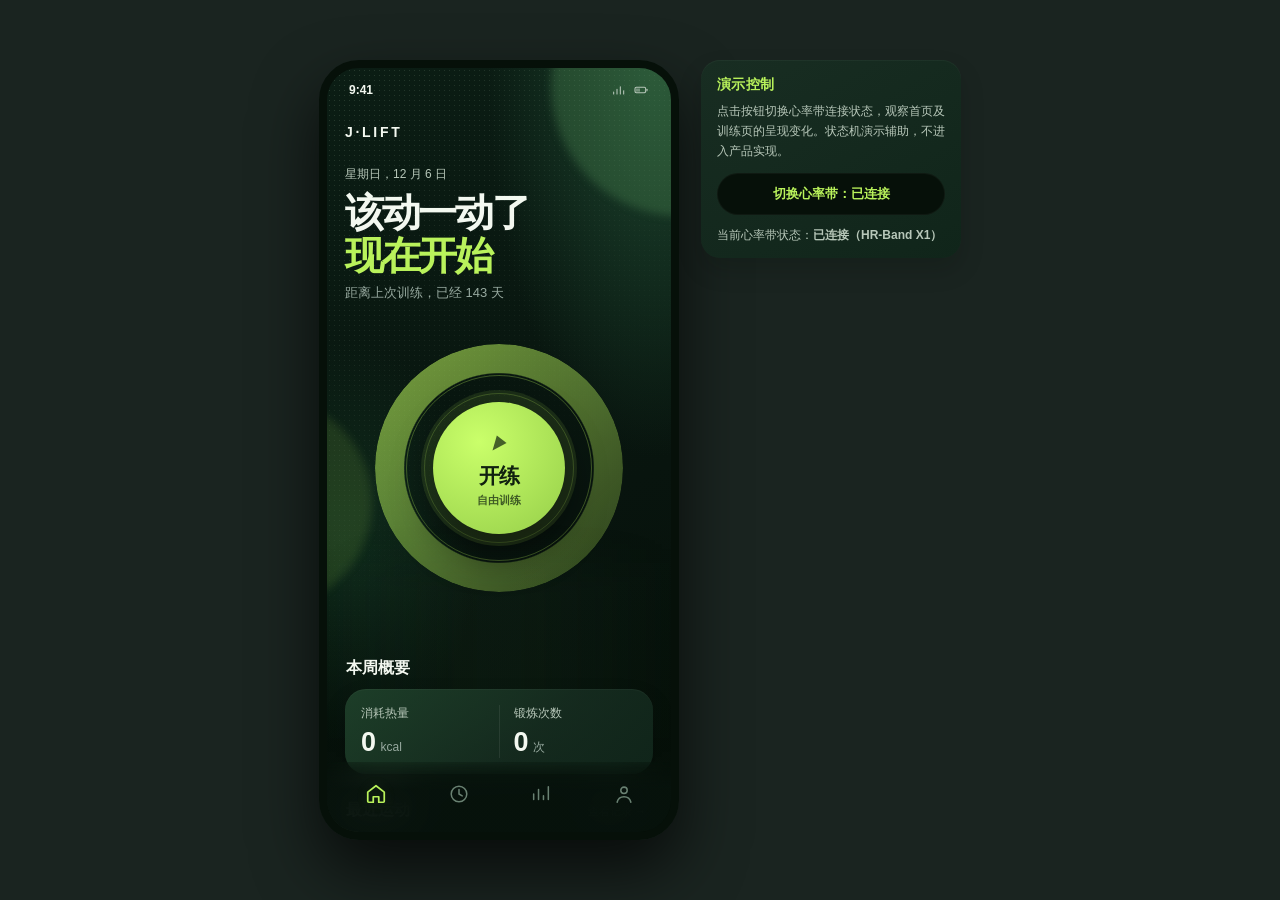
==== docs/prototype/phone/JLift-phone-prototype.html @ 0ec6f5dc "add JLift phone/tablet prototypes (preview)" ====
<!doctype html>
<html lang="zh-CN">
<head>
  <meta charset="utf-8" />
  <meta name="viewport" content="width=device-width,initial-scale=1" />
  <title>J·LIFT — 手机端原型</title>
  <link rel="stylesheet" href="style.css" />
</head>
<body>
  <div class="stage">
  <div class="phone">
    <div class="glow one"></div><div class="glow two"></div><div class="glow three"></div><div class="grain"></div>

    <!-- 状态栏：纯 SVG，无 emoji -->
    <div class="statusbar">
      <span>9:41</span>
      <span class="right">
        <svg viewBox="0 0 24 24" aria-hidden="true"><path d="M4 18v-3M9 18v-7M14 18v-11M19 18v-5"/></svg>
        <svg viewBox="0 0 24 24" aria-hidden="true"><rect x="3" y="8" width="16" height="8" rx="2"/><path d="M21 11v2"/><path d="M6 10v4M9 10v4"/></svg>
      </span>
    </div>

    <main class="screen" id="screen"></main>

    <nav class="bottom-nav" id="bottom-nav" aria-label="主导航"></nav>

    <!-- 实时训练覆盖层 -->
    <section class="live" id="live" aria-label="实时训练"></section>

    <!-- 汇总 / 保存覆盖层 -->
    <section class="summary" id="summary" aria-label="训练汇总"></section>

    <!-- 倒计时覆盖层 -->
    <div class="countdown" id="countdown" aria-live="assertive">
      <div class="countdown-number" id="countdown-number">3</div>
    </div>

    <!-- 录入 / 编辑弹层 -->
    <div class="sheet" id="sheet" aria-label="录入"></div>

    <div class="toast" id="toast" role="status"></div>

    <!-- 未连接心率带提示（可跳过） -->
    <div class="modal" id="hr-prompt" role="dialog" aria-modal="true">
      <div class="modal-card">
        <div class="m-icon"><svg viewBox="0 0 24 24" aria-hidden="true"><path d="M12 20.5C12 20.5 4 14.5 4 8.8A4.3 4.3 0 0 1 12 7a4.3 4.3 0 0 1 8 1.8c0 5.7-8 11.7-8 11.7Z"/></svg></div>
        <h3>未连接心率带</h3>
        <p>本次训练将不记录心率数据，仍可按动作组记录训练量。可稍后在「我的」页连接心率带。</p>
        <div class="modal-actions">
          <button class="btn-ghost" data-act="hr-prompt-connect">去连接</button>
          <button class="btn-mint" data-act="hr-prompt-skip" aria-label="取消">跳过，继续训练</button>
        </div>
      </div>
    </div>

    <!-- 退出训练确认（手势返回二次弹窗） -->
    <div class="modal" id="leave-confirm" role="dialog" aria-modal="true">
      <div class="modal-card">
        <div class="m-icon"><svg viewBox="0 0 24 24" aria-hidden="true"><path d="M12 4l9 16H3Z"/><path d="M12 10v5M12 17.5v.5"/></svg></div>
        <h3>退出训练？</h3>
        <p id="leave-text">已录入的动作组将不会被保存。</p>
        <div class="modal-actions">
          <button class="btn-ghost" data-act="leave-cancel" aria-label="取消">继续训练</button>
          <button class="btn-mint" data-act="leave-confirm">退出</button>
        </div>
      </div>
    </div>

    <!-- 结束训练确认（长按结束的二次确认） -->
    <div class="modal" id="end-confirm" role="dialog" aria-modal="true">
      <div class="modal-card">
        <div class="m-icon"><svg viewBox="0 0 24 24" aria-hidden="true"><path d="M12 4l9 16H3Z"/><path d="M12 10v5M12 17.5v.5"/></svg></div>
        <h3>确认结束训练？</h3>
        <p id="end-text">本次数据将汇总并保存为训练记录。</p>
        <div class="modal-actions">
          <button class="btn-ghost" data-act="end-cancel" aria-label="取消">继续训练</button>
          <button class="btn-mint" data-act="end-confirm">确认结束</button>
        </div>
      </div>
    </div>
  </div>

  <!-- 演示控制：位于手机框右侧，用于切换心率带连接状态查看各页呈现差异 -->
  <aside class="review-panel" aria-label="演示控制面板">
    <p class="rp-title">演示控制</p>
    <p class="rp-hint">点击按钮切换心率带连接状态，观察首页及训练页的呈现变化。状态机演示辅助，不进入产品实现。</p>
    <div class="rp-actions">
      <button class="rp-btn" id="rp-demo-hr" type="button">切换心率带：<span id="rp-hr-label">已连接</span></button>
    </div>
    <p class="rp-state">当前心率带状态：<span id="rp-state-text">—</span></p>
  </aside>
  </div>

  <script src="store.js"></script>
  <script src="components.js"></script>
</body>
</html>
---- docs/prototype/phone/style.css ----
/* ============================================================
   J·LIFT 手机端视觉规范 · 设计令牌与组件样式
   依据：AI-GYM-visual-constraints.md v1.0
   所有十六进制颜色仅出现在 :root 令牌定义；组件只引用 var(--x)。
   ============================================================ */
:root {
  /* 基础环境 */
  --bg-deep: #061009;
  --bg-base: #0b1812;
  --bg-raised: #10251a;
  --bg-card: rgba(24, 48, 35, .78);
  --bg-card-strong: rgba(31, 66, 43, .90);
  --bg-nav: rgba(7, 18, 12, .91);

  /* 文字 */
  --text-primary: #F3F8F0;
  --text-secondary: #B7C7B9;
  --text-tertiary: #98AAA0;
  --text-disabled: #698172;

  /* 行动与状态 */
  --accent: #B9F25B;       /* 唯一主行动色 */
  --accent-soft: rgba(185, 242, 91, .12);
  --accent-muted: #7EAF52;
  --danger: #F19B77;       /* 仅错误、危险心率等 */

  /* 透明度与阴影 */
  --hairline-highlight: rgba(215, 255, 221, .04);
  --shadow-card: 0 12px 24px rgba(2, 10, 5, .16);
  --shadow-float: 0 18px 38px rgba(0, 0, 0, .50);

  /* 尺寸 */
  --page-x: 18px;
  --radius-card: 19px;
  --radius-large: 21px;
  --radius-pill: 999px;
  --nav-height: 70px;

  /* 派生光晕（仅用于空间深度，不高于 35% 透明度） */
  --glow-green: rgba(76, 136, 82, .35);
  --glow-mint: rgba(169, 230, 83, .12);
  --ring-soft: rgba(185, 242, 91, .10);
  --ring-dash: rgba(185, 242, 91, .09);

  /* Karvonen 心率区间语义色（PRD §8.2；数据可视化专用，不参与主色板） */
  --zone-warm: #5AA9E6;   /* 热身 50-60% 蓝 */
  --zone-fat: #5CC46A;    /* 燃脂 60-70% 绿 */
  --zone-aero: #E8C75A;   /* 有氧 70-80% 黄 */
  --zone-anaero: #F0A35A; /* 无氧 80-90% 橙 */
  --zone-max: #F0716E;    /* 极限 90-100% 红 */
}

* { box-sizing: border-box; }
html, body { margin: 0; padding: 0; }
body {
  min-height: 100vh;
  display: grid;
  place-items: center;
  padding: 22px;
  background: #1a2420;
  color: var(--text-primary);
  font-family: -apple-system, BlinkMacSystemFont, "Segoe UI", "PingFang SC", "Microsoft YaHei", sans-serif;
  -webkit-font-smoothing: antialiased;
}
button { font: inherit; color: inherit; border: 0; background: none; cursor: pointer; }
button:focus-visible, input:focus-visible, .nav-btn:focus-visible, .chip:focus-visible, .card-right:focus-visible, .start-core:focus-visible, .hold-btn:focus-visible, .card:focus-visible, .row-item:focus-visible { outline: 2px solid var(--accent); outline-offset: 2px; }
ul { margin: 0; padding: 0; list-style: none; }

/* ---------- 舞台：手机 + 框外核对面板并排 ---------- */
.stage {
  display: flex;
  flex-direction: row;
  align-items: flex-start;
  gap: 22px;
  flex-wrap: wrap;
  justify-content: center;
}

/* ---------- 演示控制面板（手机框右侧） ---------- */
.review-panel {
  width: 260px;
  padding: 16px 16px 14px;
  border-radius: var(--radius-card);
  background: linear-gradient(150deg, var(--bg-card), var(--bg-raised));
  box-shadow: inset 0 1px var(--hairline-highlight), var(--shadow-card);
  color: var(--text-primary);
  position: sticky;
  top: 22px;
}
.rp-title { margin: 0 0 8px; font-size: 14px; font-weight: 750; color: var(--accent); letter-spacing: .3px; }
.rp-hint { margin: 0 0 12px; font-size: 12px; line-height: 1.65; color: var(--text-secondary); }
.rp-actions { display: flex; flex-direction: column; gap: 9px; }
.rp-btn {
  padding: 11px 14px;
  border-radius: var(--radius-pill);
  background: var(--bg-deep);
  color: var(--accent);
  border: 1px solid var(--hairline-highlight);
  font-size: 13px;
  font-weight: 600;
  transition: filter .15s ease, transform .1s ease, background .15s;
}
.rp-btn:hover { filter: brightness(1.15); background: rgba(185,242,91,.08); }
.rp-btn:active { transform: scale(.97); }
.rp-btn span { color: var(--mint); font-weight: 700; }
.rp-state { margin: 12px 0 0; font-size: 12px; color: var(--text-secondary); }
.rp-state span { color: var(--mint); font-weight: 700; }

/* ---------- 手机外框 ---------- */
.phone {
  position: relative;
  width: 360px;
  min-height: 780px;
  height: 780px;
  overflow: hidden;
  display: flex;
  flex-direction: column;
  border: 8px solid var(--bg-deep);
  border-radius: 40px;
  background:
    radial-gradient(ellipse at 95% 0, #1c422d 0, transparent 36%),
    radial-gradient(ellipse at 5% 62%, #102d1d 0, transparent 30%),
    linear-gradient(155deg, #0b1d14, #08140e 60%, #061009);
  box-shadow: 0 30px 64px #000a;
}
.phone:before {
  content: "";
  position: absolute;
  inset: 58% 0 0;
  background: linear-gradient(180deg, transparent, #06100980);
  pointer-events: none;
}
.glow { position: absolute; border-radius: 50%; pointer-events: none; filter: blur(4px); }
.glow.one { width: 260px; height: 260px; right: -140px; top: -112px; background: var(--glow-green); }
.glow.two { width: 210px; height: 210px; left: -165px; top: 330px; background: var(--glow-mint); }
.glow.three {
  width: 100%; height: 175px; bottom: 94px; left: 0; border-radius: 0;
  background: linear-gradient(90deg, transparent, #244c3022, transparent); filter: blur(20px);
}
.grain {
  position: absolute; inset: 0; opacity: .14; pointer-events: none;
  background-image: radial-gradient(#d7f4cf .6px, transparent .7px);
  background-size: 5px 5px;
  mask-image: linear-gradient(135deg, #000, transparent 60%);
}

/* ---------- 屏幕与滚动 ---------- */
.screen {
  position: relative;
  flex: 1 1 auto;
  min-height: 0;
  z-index: 1;
  overflow-y: auto;
  overflow-x: hidden;
  padding: 6px var(--page-x) calc(var(--nav-height) + 28px);
  scrollbar-width: none;
}
.screen::-webkit-scrollbar { display: none; }

/* ---------- 状态栏（纯 SVG，无 emoji） ---------- */
.statusbar {
  position: relative; z-index: 2;
  flex: none;
  display: flex; justify-content: space-between; align-items: center;
  height: 44px; padding: 0 22px;
  font-size: 12px; font-weight: 750; color: var(--text-primary);
}
.statusbar .right { display: flex; align-items: center; gap: 6px; color: var(--text-secondary); }
.statusbar svg { width: 16px; height: 16px; fill: none; stroke: currentColor; stroke-width: 1.6; stroke-linecap: round; stroke-linejoin: round; }

/* ---------- 顶部标记行 ---------- */
.topline { display: flex; justify-content: space-between; align-items: center; margin-top: 6px; }
.brand { font-size: 14px; font-weight: 850; letter-spacing: 2.7px; }
.icon-btn {
  width: 34px; height: 34px; border-radius: 50%;
  display: grid; place-items: center;
  background: var(--hairline-highlight); color: var(--text-secondary);
}
.icon-btn svg { width: 19px; height: 19px; fill: none; stroke: currentColor; stroke-width: 1.65; stroke-linecap: round; stroke-linejoin: round; }

/* ---------- 通用排版 ---------- */
.date { margin-top: 26px; font-size: 12px; color: var(--text-secondary); }
.h-hero { font-size: 39px; line-height: 1.11; letter-spacing: -2.3px; margin: 8px 0 6px; font-weight: 850; }
.h-hero em { font-style: normal; color: var(--accent); }
.hint { font-size: 13px; color: var(--text-tertiary); margin: 0 0 4px; }
.section-head { display: flex; justify-content: space-between; align-items: baseline; margin: 10px 1px 6px; }
.section-head b { font-size: 16px; font-weight: 700; }
.detail-top { display: flex; align-items: center; gap: 12px; margin-top: 6px; }
.detail-top .dt-title { font-size: 16px; font-weight: 700; }
.empty .btn-ghost { margin-top: 14px; }
.lib-list { margin-top: 4px; }
.lib-item { display: flex; justify-content: space-between; align-items: center; padding: 12px 4px; }
.lib-item b { font-size: 14px; font-weight: 700; }
.lib-item span { font-size: 11px; color: var(--text-tertiary); }
.ri-range { width: 120px; accent-color: var(--accent); }
.link-btn { font-size: 11px; color: var(--text-tertiary); background: none; }
.link-btn:hover { color: var(--accent); }

/* ---------- 训练启动环（首页唯一主行动） ---------- */
.start-orbit { height: 320px; margin: 12px calc(var(--page-x) * -1) 16px; position: relative; display: grid; place-items: center; }
.ring { position: absolute; border-radius: 50%; }

/* 外环：纯装饰、完整圆形（不绑定任何进度数据，左右均衡无偏向）。linear-gradient 让环带明暗深浅变化（左上亮、右下暗）增加层次，仍为正圆居中、不旋转、不裁切 */
.ring.one {
  width: 248px; height: 248px;
  background: linear-gradient(135deg, rgba(185,242,91,.62) 0%, rgba(185,242,91,.20) 100%);
  -webkit-mask: radial-gradient(closest-side, #0000 76%, #000 77%);
          mask: radial-gradient(closest-side, #0000 76%, #000 77%);
  transform: translateY(-6px);
}
/* 中环：安静的细实线层次环，不旋转、不虚线、不闪烁，避免凌乱 */
.ring.two { width: 186px; height: 186px; border: 1.5px solid rgba(185,242,91,.30); transform: translateY(-6px); }
/* 内环：更细实线，收束视觉 */
.ring.three { width: 150px; height: 150px; border: 1px solid rgba(185,242,91,.22); transform: translateY(-6px); }
.start-core {
  position: relative; z-index: 1; width: 132px; height: 132px; border-radius: 50%;
  display: flex; flex-direction: column; align-items: center; justify-content: center;
  transform: translateY(-6px);
  background: radial-gradient(circle at 35% 30%, #caff6a, #95ce49);
  color: #10210f; box-shadow: 0 0 0 12px rgba(185,242,91,.10), 0 18px 38px #0008;
  transition: transform .16s, box-shadow .16s;
}
.start-core:active { transform: translateY(-6px) scale(.95); box-shadow: 0 0 0 8px var(--ring-soft), 0 12px 25px #0008; }
.start-core .play { display: grid; place-items: center; transform: skewX(-16deg); }
.start-core .play svg { width: 26px; height: 26px; fill: #10210f; }
.start-core b { font-size: 21px; letter-spacing: -.7px; margin-top: 6px; }
.start-core span { font-size: 11px; font-weight: 700; opacity: .7; margin-top: 3px; }

/* ---------- 本周概要卡（两栏：消耗热量 / 锻炼次数） ---------- */
.week {
  display: flex; gap: 14px;
  background: linear-gradient(135deg, var(--bg-card-strong), var(--bg-card) 60%, var(--bg-raised));
  border-radius: var(--radius-large); padding: 16px; margin-top: 4px;
  box-shadow: inset 0 1px var(--hairline-highlight), var(--shadow-card);
}
.week-col { flex: 1; display: flex; flex-direction: column; gap: 5px; }
.week-col + .week-col { border-left: 1px solid rgba(255,255,255,.08); padding-left: 14px; }
.week-cap { font-size: 12px; color: var(--text-secondary); }
.week-val { font-size: 27px; font-weight: 850; letter-spacing: -1.5px; }
.week-val small { font-size: 12px; letter-spacing: 0; color: var(--text-tertiary); font-weight: 400; }
/* 首页垂直节奏：对齐视觉约束（区块间 24–32px / 卡片内 12–16px），作用域限 .home 不影响其他页 */
.home .start-orbit { margin-bottom: 24px; }
.home .week { margin-top: 0; }
.home .section-head { margin: 26px 1px 12px; }
.home .week-head { margin: 0 1px 10px; }

/* ---------- 列表 / 历史卡 ---------- */
.card {
  display: flex; gap: 14px; align-items: center; padding: 15px 16px;
  border-radius: var(--radius-card);
  background: linear-gradient(115deg, var(--bg-card), var(--bg-raised));
  box-shadow: inset 0 1px var(--hairline-highlight), var(--shadow-card);
}
.card + .card { margin-top: 11px; }
.card-icon { display: grid; place-items: center; width: 34px; color: var(--accent); flex: none; }
.card-icon svg { width: 30px; height: 30px; fill: none; stroke: currentColor; stroke-width: 1.55; stroke-linecap: round; stroke-linejoin: round; }
.card-info { flex: 1; min-width: 0; }
.card-info b { font-size: 14px; font-weight: 700; display: block; }
.card-info span { display: block; margin-top: 4px; color: var(--text-tertiary); font-size: 11px; }
.card-right { color: var(--text-tertiary); display: grid; place-items: center; flex: none; }
.del-btn { color: var(--danger); }
.card-right svg { width: 20px; height: 20px; fill: none; stroke: currentColor; stroke-width: 1.65; stroke-linecap: round; stroke-linejoin: round; }

/* 来源徽章 */
.badge { display: inline-block; font-size: 10px; font-weight: 700; padding: 2px 8px; border-radius: var(--radius-pill); background: var(--accent-soft); color: var(--accent); }
.badge.hw { background: rgba(120, 170, 200, .14); color: #a9c8dd; }

/* 筛选 chips */
.chips { display: flex; gap: 8px; margin: 4px 0 12px; flex-wrap: wrap; }
.chip { font-size: 12px; padding: 7px 14px; border-radius: var(--radius-pill); background: var(--bg-card); color: var(--text-secondary); }
.chip.on { background: var(--accent); color: #10210f; font-weight: 700; }

/* 搜索框 */
.search { display: flex; align-items: center; gap: 8px; padding: 10px 14px; border-radius: var(--radius-pill); background: var(--bg-card); color: var(--text-tertiary); margin-bottom: 8px; }
.search svg { width: 18px; height: 18px; fill: none; stroke: currentColor; stroke-width: 1.65; stroke-linecap: round; stroke-linejoin: round; flex: none; }
.search input { flex: 1; background: none; border: 0; outline: none; color: var(--text-primary); font-size: 13px; }
.search input::placeholder { color: var(--text-disabled); }

/* 空 / 边界 / 错误态 */
.empty { text-align: center; padding: 42px 20px; color: var(--text-tertiary); font-size: 13px; line-height: 1.6; }
.empty .em { color: var(--text-secondary); font-weight: 700; }
.state-pill { display: inline-flex; align-items: center; gap: 6px; font-size: 11px; font-weight: 700; padding: 6px 12px; border-radius: var(--radius-pill); background: var(--bg-raised); color: var(--text-secondary); }
.state-pill.warn { background: rgba(241, 155, 119, .14); color: var(--danger); }
.state-pill.ok { background: var(--accent-soft); color: var(--accent); }

/* ---------- 身体数据 / 指标卡 ---------- */
.metric-grid { display: grid; grid-template-columns: 1fr 1fr; gap: 11px; }
.metric { padding: 15px 16px; border-radius: var(--radius-card); background: linear-gradient(135deg, var(--bg-card), var(--bg-raised)); box-shadow: inset 0 1px var(--hairline-highlight), var(--shadow-card); }
.metric .m-label { font-size: 12px; color: var(--text-secondary); }
.metric .m-value { font-size: 27px; font-weight: 850; letter-spacing: -1.5px; margin-top: 4px; }
.metric .m-value small { font-size: 12px; color: var(--text-tertiary); font-weight: 400; letter-spacing: 0; }
.metric .m-src { font-size: 10px; color: var(--text-disabled); margin-top: 4px; }
.metric.locked { opacity: .55; }
.detail-hero {
  display: flex; gap: 12px; align-items: center; padding: 16px; border-radius: var(--radius-card);
  background: linear-gradient(135deg, var(--bg-card-strong), var(--bg-card));
  box-shadow: inset 0 1px var(--hairline-highlight), var(--shadow-card);
}
.dt-mini-row { display: grid; grid-template-columns: repeat(3, minmax(0, 1fr)); gap: 8px; }
.dt-mini { padding: 10px 8px; border-radius: 14px; background: var(--bg-card); }
.dt-mini span { display: block; font-size: 10px; color: var(--text-tertiary); margin-bottom: 4px; }
.dt-mini b { font-size: 14px; font-weight: 800; }
.dt-mini-list { display: grid; gap: 8px; margin-top: 10px; }
.dt-mini-list .dt-mini { display: flex; justify-content: space-between; align-items: center; }

/* 趋势图容器 */
.trend { margin-top: 14px; padding: 16px; border-radius: var(--radius-large); background: linear-gradient(135deg, var(--bg-card), var(--bg-raised)); box-shadow: inset 0 1px var(--hairline-highlight), var(--shadow-card); }
.trend svg { width: 100%; height: 120px; display: block; }
.trend .t-cap { display: flex; justify-content: space-between; font-size: 11px; color: var(--text-tertiary); margin-top: 8px; }

/* ---------- 设置 / 我的 ---------- */
.group { margin-top: 24px; }
.group-title { font-size: 12px; color: var(--text-tertiary); margin: 0 2px 10px; letter-spacing: .3px; }

/* 一组列表项 = 一张卡：单一表面 + 圆角 + 极淡阴影，外缘无可见描边；
   行无独立卡片样式，圆角由卡的 overflow:hidden 裁掉（仅外侧圆角） */
.card-list {
  background: linear-gradient(115deg, var(--bg-card), var(--bg-raised));
  box-shadow: var(--shadow-card);
  border-radius: var(--radius-card);
  overflow: hidden;
}
.row-item { position: relative; display: flex; align-items: center; gap: 14px; padding: 14px 16px; background: none; border-radius: 0; box-shadow: none; }
/* 同组列表项之间的分割线：左右对齐列表内容边缘(=行 padding 16px)；非卡外缘描边 */
.card-list .row-item + .row-item::before {
  content: ""; position: absolute; top: 0; left: 16px; right: 16px;
  border-top: 1px solid var(--hairline-highlight);
}
.row-item .ri-icon { width: 30px; color: var(--text-secondary); display: grid; place-items: center; flex: none; }
.row-item .ri-icon svg { width: 22px; height: 22px; fill: none; stroke: currentColor; stroke-width: 1.65; stroke-linecap: round; stroke-linejoin: round; }
.row-item .ri-main { flex: 1; min-width: 0; }
.row-item .ri-main b { font-size: 14px; font-weight: 700; display: block; }
.row-item .ri-main span { font-size: 11px; color: var(--text-tertiary); display: block; margin-top: 3px; }
.row-item .ri-side { color: var(--text-secondary); font-size: 12px; }

/* 开关 */
.toggle { width: 46px; height: 27px; border-radius: var(--radius-pill); background: var(--bg-card-strong); position: relative; transition: background .2s; flex: none; }
.toggle.on { background: var(--accent); }
.toggle i { position: absolute; top: 3px; left: 3px; width: 21px; height: 21px; border-radius: 50%; background: var(--text-primary); transition: left .2s; }
.toggle.on i { left: 22px; background: #10210f; }

/* ---------- 实时训练 ---------- */
.live { position: absolute; inset: 0; z-index: 6; display: none; flex-direction: column; background: linear-gradient(180deg, #0b1d14, #061009 70%); }
.live.show { display: flex; }
.live-top { flex: 0 0 auto; padding: 8px 18px 0; }
.live-middle { flex: 1 1 auto; min-height: 0; overflow-y: auto; padding: 0 0 8px; }
.live-bottom { flex: 0 0 auto; padding: 0 0 10px; }
.live-timer { text-align: center; font-size: 46px; font-weight: 850; letter-spacing: -2px; margin: 10px 0 2px; font-variant-numeric: tabular-nums; }
.live-sub { text-align: center; color: var(--text-tertiary); font-size: 12px; }
.live-hr { display: flex; align-items: center; justify-content: center; gap: 8px; margin: 12px 0 6px; color: var(--text-primary); }
.live-hr.danger { color: var(--danger); }
.live-hr svg { width: 20px; height: 20px; fill: none; stroke: currentColor; stroke-width: 1.8; stroke-linecap: round; stroke-linejoin: round; }
.live-hr b { font-size: 22px; font-weight: 800; font-variant-numeric: tabular-nums; }
.live-hr .hr-unit { font-size: 12px; font-weight: 700; color: var(--text-tertiary); }
.live-hr.off { color: var(--text-tertiary); }
.live-hr.off b { color: var(--text-disabled); font-weight: 700; }
/* 实时热量（心率带连接时显示，与心率估算公式一致） */
.live-cal { display: flex; align-items: center; justify-content: center; gap: 6px; margin: 4px 0 8px; color: var(--accent); }
.live-cal.off { color: var(--text-disabled); }
.live-cal svg { width: 18px; height: 18px; fill: currentColor; stroke: none; }
.live-cal b { font-size: 18px; font-weight: 800; font-variant-numeric: tabular-nums; }
.live-cal .cal-unit { font-size: 12px; font-weight: 700; color: var(--text-tertiary); }
.action-card {
  margin: 8px 18px 10px; padding: 12px 14px; border-radius: var(--radius-card);
  background: linear-gradient(135deg, var(--bg-card), var(--bg-raised));
  box-shadow: inset 0 1px var(--hairline-highlight), var(--shadow-card);
}
.action-head { display: flex; align-items: flex-start; justify-content: space-between; gap: 10px; }
.action-meta { flex: 1; min-width: 0; }
.action-name { font-size: 18px; font-weight: 800; }
.action-sets { margin-top: 3px; font-size: 12px; color: var(--text-tertiary); }
.action-chips { display: flex; flex-wrap: wrap; gap: 8px; margin-top: 10px; }
.action-chip { padding: 7px 10px; border-radius: var(--radius-pill); background: var(--bg-card); color: var(--text-secondary); font-size: 11px; font-weight: 700; }
.action-chip.on { background: var(--accent); color: #10210f; }
.action-chip small { opacity: .8; margin-left: 2px; }
.sets { padding: 0 18px 8px; overflow-y: auto; flex: 1; }
.set-row { display: flex; align-items: center; gap: 10px; padding: 11px 14px; border-radius: 14px; background: var(--bg-card); margin-bottom: 9px; font-size: 13px; }
.set-row .s-idx { width: 22px; color: var(--accent); font-weight: 800; }
.set-row .s-main { flex: 1; }
.set-row .s-del { color: var(--danger); }
.live-input { display: flex; gap: 8px; padding: 10px 18px 8px; }
.live-input input { flex: 1; min-width: 0; background: var(--bg-card); border: 0; outline: none; color: var(--text-primary); border-radius: 12px; padding: 12px 14px; font-size: 14px; }
.live-input input::placeholder { color: var(--text-disabled); }
.btn-mint { background: var(--accent); color: #10210f; font-weight: 800; border-radius: 14px; padding: 12px 18px; font-size: 14px; }
.btn-ghost { background: var(--bg-card); color: var(--text-secondary); border-radius: 14px; padding: 12px 16px; font-size: 14px; }
.live-foot { display: flex; justify-content: center; padding: 0 18px 10px; }
.live-foot .btn-ghost { min-width: 140px; text-align: center; }
.btn-danger { background: rgba(241, 155, 119, .16); color: var(--danger); font-weight: 800; border-radius: 14px; padding: 12px 18px; font-size: 14px; }

/* 实时训练：长按结束（转圈） */
.live-endhold { display: flex; justify-content: center; padding: 2px 0 4px; }
.live-endstack { display: flex; flex-direction: column; align-items: center; gap: 8px; }
.live-endhint { font-size: 11px; color: var(--text-tertiary); letter-spacing: .02em; }
.hold-btn { position: relative; width: auto; min-width: 142px; height: 56px; padding: 0 18px 0 50px; border-radius: 999px; background: linear-gradient(115deg, rgba(241,155,119,.22), rgba(241,155,119,.08)); border: 1px solid rgba(241,155,119,.24); display: inline-flex; align-items: center; justify-content: center; box-shadow: 0 14px 30px rgba(0,0,0,.24); touch-action: none; }
.hold-ring { position: absolute; left: 6px; top: 50%; width: 42px; height: 42px; transform: translateY(-50%) rotate(-90deg); }
.hold-track { fill: none; stroke: rgba(241,155,119,.18); stroke-width: 4; }
.hold-prog { fill: none; stroke: var(--danger); stroke-width: 4; stroke-linecap: round; stroke-dasharray: 226; stroke-dashoffset: 226; transition: stroke-dashoffset .9s linear; }
.hold-btn.holding .hold-prog { stroke-dashoffset: 0; }
.hold-label { display: flex; flex-direction: column; align-items: flex-start; gap: 2px; font-size: 13px; font-weight: 800; color: var(--danger); text-align: left; line-height: 1.1; pointer-events: none; }
.hold-label strong { font-size: 14px; }
.hold-label small { font-size: 10px; color: var(--text-tertiary); font-weight: 700; letter-spacing: .02em; }

/* 弹窗（心率提示 / 退出确认） */
.modal { position: absolute; inset: 0; z-index: 8; display: none; align-items: center; justify-content: center; background: #061009e6; padding: 24px; }
.modal.show { display: flex; }
.modal-card { width: 100%; max-width: 300px; background: linear-gradient(115deg, var(--bg-card), var(--bg-raised)); border-radius: var(--radius-card); padding: 22px 20px; text-align: center; box-shadow: var(--shadow-card); }
.modal-card .m-icon { width: 40px; height: 40px; margin: 0 auto 12px; color: var(--accent); display: grid; place-items: center; }
.modal-card .m-icon svg { width: 30px; height: 30px; fill: none; stroke: currentColor; stroke-width: 1.7; stroke-linecap: round; stroke-linejoin: round; }
.modal-card h3 { margin: 0 0 8px; font-size: 17px; font-weight: 800; }
.modal-card p { margin: 0 0 18px; font-size: 13px; color: var(--text-secondary); line-height: 1.6; }
.modal-actions { display: flex; gap: 10px; }
.modal-actions .btn-mint, .modal-actions .btn-ghost { flex: 1; text-align: center; }
.live-voice { display: flex; align-items: center; gap: 8px; justify-content: center; padding: 8px; color: var(--text-tertiary); font-size: 12px; }
.live-voice.rec { color: var(--accent); }
.live-voice svg { width: 16px; height: 16px; fill: none; stroke: currentColor; stroke-width: 1.7; stroke-linecap: round; stroke-linejoin: round; }

/* ---------- 倒计时 ---------- */
.countdown { display: none; position: absolute; z-index: 9; inset: 0; align-items: center; justify-content: center; background: #061009e8; backdrop-filter: blur(10px); }
.countdown.show { display: flex; }
.countdown:before, .countdown:after { content: ""; position: absolute; border-radius: 50%; border: 1px solid var(--ring-soft); }
.countdown:before { width: 285px; height: 285px; }
.countdown:after { width: 210px; height: 210px; border-style: dashed; }
.countdown-number { position: relative; z-index: 1; color: var(--accent); font-size: 122px; line-height: 1; font-weight: 900; letter-spacing: -9px; text-shadow: 0 0 35px var(--ring-soft); animation: pop .78s ease-out; }
.countdown-word { font-size: 72px; letter-spacing: -5px; }
@keyframes pop { from { opacity: 0; transform: scale(.55); } to { opacity: 1; transform: scale(1); } }

/* ---------- 汇总 / 保存 ---------- */
.summary { display: none; position: absolute; z-index: 8; inset: 0; flex-direction: column; background: linear-gradient(180deg, #0b1d14, #061009); padding: 54px 20px 24px; overflow-y: auto; }
.summary.show { display: flex; }
.summary h2 { font-size: 24px; font-weight: 850; letter-spacing: -1px; margin: 0 0 4px; }
.summary .s-hint { color: var(--text-tertiary); font-size: 12px; margin: 0 0 18px; }
.s-row { display: flex; justify-content: space-between; padding: 13px 0; border-bottom: 1px solid var(--hairline-highlight); font-size: 14px; }
.s-row span { color: var(--text-tertiary); }
.s-row b { font-weight: 800; }.s-kpis { display: grid; grid-template-columns: repeat(3, minmax(0, 1fr)); gap: 8px; margin: 10px 0 6px; }
.s-kpi { padding: 10px 10px; border-radius: 14px; background: var(--bg-card); text-align: center; }
.s-kpi span { display: block; font-size: 10px; color: var(--text-tertiary); margin-bottom: 4px; }
.s-kpi b { font-size: 14px; font-weight: 800; }
.s-action-row { display: flex; justify-content: space-between; align-items: center; padding: 10px 0; border-bottom: 1px solid var(--hairline-highlight); font-size: 13px; }
.s-action-row:last-child { border-bottom: 0; }
.s-action-row span { color: var(--text-secondary); }
.s-action-row b { font-weight: 800; }.s-block { margin-top: 16px; }
.s-block .b-title { font-size: 13px; color: var(--text-secondary); margin-bottom: 8px; }
.s-action { margin-top: 22px; display: flex; gap: 10px; }
.s-action .btn-mint, .s-action .btn-ghost { flex: 1; text-align: center; }

/* ---------- 底部导航（纯图标，无文字） ---------- */
.bottom-nav {
  position: absolute; z-index: 3; bottom: 0; left: 0; right: 0;
  display: flex; justify-content: space-between; height: var(--nav-height);
  padding: 13px 32px 16px;
  background: linear-gradient(180deg, transparent, var(--bg-nav) 38%);
  backdrop-filter: blur(18px);
}
.nav-btn { width: 32px; height: 38px; display: grid; place-items: center; color: var(--text-disabled); }
.nav-btn svg { width: 22px; height: 22px; fill: none; stroke: currentColor; stroke-width: 1.65; stroke-linecap: round; stroke-linejoin: round; }
.nav-btn.on { color: var(--accent); }
.nav-btn.on svg { stroke-width: 1.9; filter: drop-shadow(0 0 6px var(--ring-soft)); }

/* ---------- Toast（仅轻量反馈，非唯一完成信号） ---------- */
.toast {
  position: absolute; z-index: 20; left: 50%; bottom: calc(var(--nav-height) + 18px);
  transform: translateX(-50%);
  background: var(--bg-card-strong); color: var(--text-primary);
  font-size: 12px; padding: 9px 16px; border-radius: var(--radius-pill);
  box-shadow: var(--shadow-float); opacity: 0; transition: opacity .18s; pointer-events: none;
  white-space: nowrap;
}
.toast.show { opacity: 1; }

/* ---------- 录入 / 编辑弹层 ---------- */
.sheet {
  display: none; position: absolute; z-index: 15; left: 0; right: 0; bottom: 0;
  background: var(--bg-card-strong); border-radius: 24px 24px 0 0;
  padding: 20px 20px calc(env(safe-area-inset-bottom, 0px) + 22px);
  box-shadow: var(--shadow-float);
}
.sheet.show { display: block; }
.sheet h3 { margin: 0 0 14px; font-size: 16px; font-weight: 800; }
.field { margin-bottom: 12px; }
.field label { display: block; font-size: 12px; color: var(--text-secondary); margin-bottom: 6px; }
.field input, .field select { width: 100%; background: var(--bg-card); border: 0; outline: none; color: var(--text-primary); border-radius: 12px; padding: 11px 14px; font-size: 14px; }
.sheet-actions { display: flex; gap: 10px; margin-top: 8px; }
.sheet-actions .btn-mint, .sheet-actions .btn-ghost { flex: 1; text-align: center; }
.sheet-hint { font-size: 12px; color: var(--text-tertiary); line-height: 1.6; margin: 0 0 14px; }

/* ---------- 实时训练：顶部标题（无返回/关闭，唯二退出 = 长按结束） ---------- */
.live-title { text-align: center; font-size: 13px; font-weight: 700; letter-spacing: 2px; color: var(--text-secondary); margin-top: 8px; }

/* ---------- 实时训练：语音主区（三态 + 声波动画，§7.4.2 / §14） ---------- */
.voice-panel {
  position: relative;
  margin: 12px 18px;
  padding: 20px 16px 18px;
  border-radius: var(--radius-large);
  background: linear-gradient(135deg, var(--bg-card), var(--bg-raised));
  box-shadow: inset 0 1px var(--hairline-highlight), var(--shadow-card);
  text-align: center;
}
.voice-panel.off { opacity: .72; }
.voice-close {
  position: absolute; top: 10px; right: 10px;
  width: 26px; height: 26px; border-radius: 50%;
  display: grid; place-items: center;
  background: var(--hairline-highlight); color: var(--text-secondary);
}
.voice-close svg { width: 15px; height: 15px; fill: none; stroke: currentColor; stroke-width: 1.8; stroke-linecap: round; stroke-linejoin: round; }
.voice-bars { display: flex; align-items: flex-end; justify-content: center; gap: 5px; height: 40px; margin-bottom: 10px; }
.voice-bars i { width: 5px; height: 10px; border-radius: 3px; background: var(--text-disabled); }
.voice-panel.listening .voice-bars i { background: var(--accent); animation: voicePulse 1s ease-in-out infinite; }
.voice-panel.recognizing .voice-bars i { background: #f0b35a; animation: voicePulse .5s ease-in-out infinite; }
.voice-bars i:nth-child(2) { animation-delay: .12s; }
.voice-bars i:nth-child(3) { animation-delay: .24s; }
.voice-bars i:nth-child(4) { animation-delay: .36s; }
.voice-bars i:nth-child(5) { animation-delay: .48s; }
@keyframes voicePulse { 0%, 100% { height: 10px; } 50% { height: 38px; } }
.voice-state { font-size: 13px; color: var(--text-secondary); min-height: 20px; margin-bottom: 12px; }
.voice-panel.listening .voice-state { color: var(--accent); }
.voice-panel.recognizing .voice-state { color: #f0b35a; }
.voice-mic {
  width: 64px; height: 64px; border-radius: 50%;
  display: grid; place-items: center; margin: 0 auto;
  background: radial-gradient(circle at 35% 30%, #caff6a, #95ce49);
  color: #10210f; box-shadow: 0 0 0 10px var(--ring-dash), var(--shadow-card);
}
.voice-mic svg { width: 28px; height: 28px; fill: none; stroke: #10210f; stroke-width: 1.8; stroke-linecap: round; stroke-linejoin: round; }
.voice-panel.listening .voice-mic { animation: voiceBreath 2s ease-in-out infinite; }
@keyframes voiceBreath {
  0%, 100% { box-shadow: 0 0 0 10px var(--ring-dash), var(--shadow-card); }
  50% { box-shadow: 0 0 0 16px var(--ring-soft), var(--shadow-card); }
}
.voice-confirm {
  display: flex; align-items: center; justify-content: center; gap: 6px;
  margin: 0 18px 10px; padding: 9px 14px; border-radius: var(--radius-pill);
  background: var(--accent-soft); color: var(--accent);
  font-size: 13px; font-weight: 700;
}
.voice-confirm svg { width: 16px; height: 16px; fill: none; stroke: currentColor; stroke-width: 1.9; stroke-linecap: round; stroke-linejoin: round; }

/* ---------- 实时训练：Karvonen 心率区间色块（§7.4.2） ---------- */
.hr-zone { display: flex; align-items: center; gap: 10px; margin: 6px 18px 2px; }
.hz-name { font-size: 12px; font-weight: 700; min-width: 54px; flex: none; }
.hz-bar { flex: 1; height: 6px; border-radius: var(--radius-pill); background: var(--ring-soft); overflow: hidden; }
.hz-bar i { display: block; height: 100%; border-radius: inherit; }
.action-sets { font-size: 13px; color: var(--text-tertiary); }

/* ---------- 训练记录：按日期分组（§4.2.2 展示规则） ---------- */
.rec-group { margin-bottom: 18px; }
.rec-group-head { display: flex; justify-content: space-between; align-items: baseline; margin: 4px 2px 10px; }
.rec-group-head > span:first-child { font-size: 15px; font-weight: 800; }
.rec-group-sum { font-size: 11px; color: var(--text-tertiary); }

/* ---------- 身体数据：9 指标 Tab + 周期 + 最新值（PRD §9.3） ---------- */
.metric-tabs { display: flex; gap: 7px; overflow-x: auto; padding: 4px 1px; margin-top: 6px; scrollbar-width: none; }
.metric-tabs::-webkit-scrollbar { display: none; }
.mtab { flex: none; font-size: 12px; padding: 7px 13px; border-radius: var(--radius-pill); background: var(--bg-card); color: var(--text-secondary); white-space: nowrap; }
.mtab.on { background: var(--accent); color: #10210f; font-weight: 700; }
.mtab.grey { opacity: .45; }
.period-bar { display: flex; gap: 8px; margin: 10px 0 4px; }
.period-bar .chip { flex: 1; text-align: center; justify-content: center; }
.metric-latest { margin-top: 14px; padding: 16px; border-radius: var(--radius-large); background: linear-gradient(135deg, var(--bg-card-strong), var(--bg-card)); box-shadow: inset 0 1px var(--hairline-highlight), var(--shadow-card); }
.ml-val { font-size: 32px; font-weight: 850; letter-spacing: -1.5px; }
.ml-val small { font-size: 13px; color: var(--text-tertiary); font-weight: 400; letter-spacing: 0; margin-left: 3px; }
.ml-chg { font-size: 13px; font-weight: 700; margin-top: 4px; }
.ml-chg.up { color: var(--accent); }
.ml-chg.down { color: var(--danger); }
.ml-src { font-size: 11px; color: var(--text-disabled); margin-top: 4px; }

/* 浮动录入按钮（FAB，sticky 于底部，不随内容滚动消失） */
.fab {
  display: block; width: 52px; height: 52px; margin: 16px 0 0 auto;
  position: sticky; bottom: calc(var(--nav-height) + 16px);
  border-radius: 50%;
  background: radial-gradient(circle at 35% 30%, #caff6a, #95ce49);
  color: #10210f; box-shadow: var(--shadow-float);
}
.fab svg { width: 24px; height: 24px; fill: none; stroke: #10210f; stroke-width: 2; stroke-linecap: round; stroke-linejoin: round; }

/* ---------- 训练详情：分区 + 键值 + 时间轴（§4.2.3） ---------- */
.dt-section { margin-top: 18px; padding: 16px; border-radius: var(--radius-card); background: linear-gradient(135deg, var(--bg-card), var(--bg-raised)); box-shadow: inset 0 1px var(--hairline-highlight), var(--shadow-card); }
.dt-sec-title { font-size: 14px; font-weight: 800; margin-bottom: 10px; }
.dt-sec-sub { font-size: 12px; color: var(--text-tertiary); margin: 12px 0 8px; }
.kv { display: flex; justify-content: space-between; align-items: center; padding: 9px 0; border-bottom: 1px solid var(--hairline-highlight); font-size: 13px; }
.kv:last-child { border-bottom: 0; }
.kv span { color: var(--text-tertiary); }
.kv b { font-weight: 700; }
.act-block { padding: 10px 0; }
.act-block + .act-block { border-top: 1px solid var(--hairline-highlight); }
.act-name { font-size: 14px; font-weight: 800; margin-bottom: 4px; }
.act-name small { font-size: 11px; color: var(--text-tertiary); font-weight: 400; }
.tl-row { display: flex; align-items: center; gap: 10px; padding: 9px 0; }
.tl-time { font-size: 12px; color: var(--text-tertiary); font-variant-numeric: tabular-nums; width: 42px; flex: none; }
.tl-dot { width: 9px; height: 9px; border-radius: 50%; flex: none; }
.tl-main { flex: 1; font-size: 13px; }
.tl-hr { font-size: 12px; color: var(--text-secondary); font-variant-numeric: tabular-nums; flex: none; }
.hr-svg { width: 100%; height: 110px; display: block; margin: 6px 0; }

/* 心率区间分布（华为区 / 心率详情区共用） */
.zone-dist { margin-top: 6px; }
.zd-row { display: flex; align-items: center; gap: 8px; padding: 5px 0; font-size: 12px; }
.zd-dot { width: 8px; height: 8px; border-radius: 50%; flex: none; }
.zd-name { flex: none; width: 48px; color: var(--text-secondary); }
.zd-bar { flex: 1; height: 5px; border-radius: var(--radius-pill); background: var(--ring-soft); overflow: hidden; }
.zd-bar i { display: block; height: 100%; border-radius: inherit; }
.zd-pct { flex: none; width: 34px; text-align: right; color: var(--text-tertiary); font-variant-numeric: tabular-nums; }

/* ---------- 体围历史表（body-history 弹层） ---------- */
.hist-list { margin-top: 4px; }
.hist-row { display: flex; align-items: center; gap: 6px; padding: 9px 0; font-size: 12px; border-bottom: 1px solid var(--hairline-highlight); }
.hist-row.head { color: var(--text-disabled); font-weight: 700; }
.hist-date { flex: none; width: 56px; color: var(--text-secondary); }
.hist-cell { flex: 1; text-align: center; color: var(--text-primary); font-variant-numeric: tabular-nums; }

/* ---------- 模拟语音指令列表（voicesim 弹层） ---------- */
.voice-list { display: flex; flex-direction: column; gap: 9px; margin-bottom: 14px; max-height: 46vh; overflow-y: auto; }
.voice-opt { display: flex; flex-direction: column; align-items: flex-start; gap: 2px; width: 100%; padding: 12px 14px; border-radius: 14px; background: var(--bg-card); text-align: left; }
.voice-opt b { font-size: 14px; font-weight: 700; }
.voice-opt span { font-size: 11px; color: var(--text-tertiary); }
.voice-opt:active { background: var(--accent-soft); }

/* ---------- 迷你空态 ---------- */
.empty-mini { color: var(--text-disabled); font-size: 12px; padding: 16px 4px; text-align: center; }

/* ---------- 可访问性：尊重 reduce-motion ---------- */
@media (prefers-reduced-motion: reduce) {
  *, *::before, *::after { animation: none !important; transition: none !important; }
  .glow, .rain { display: none !important; }
}

/* 图表时间轴（HTML 层，避免 preserveAspectRatio=none 拉伸 SVG 内文字 */
.hr-wrap { position: relative; }
.t-axis, .hr-axis { position: relative; height: 15px; margin-top: 3px; }
.ax-lbl { position: absolute; bottom: 0; font-size: 10px; line-height: 1; color: var(--text-tertiary); white-space: nowrap; pointer-events: none; }
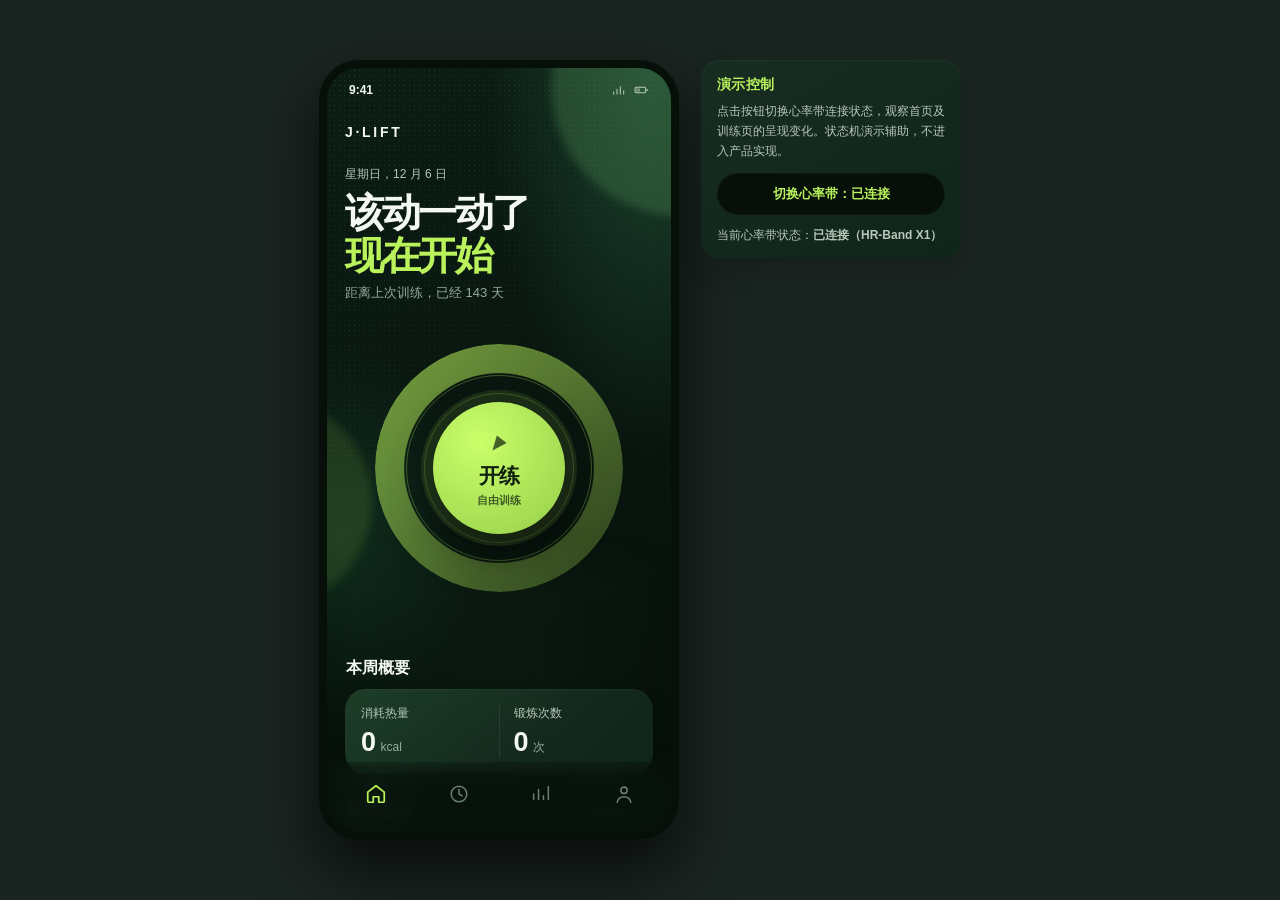
==== commit 0324f56a: "update JLift prototypes (2026-07-20_2116)" ====
--- a/docs/prototype/phone/JLift-phone-prototype.html
+++ b/docs/prototype/phone/JLift-phone-prototype.html
@@ -1,97 +1,97 @@
-<!doctype html>
-<html lang="zh-CN">
-<head>
-  <meta charset="utf-8" />
-  <meta name="viewport" content="width=device-width,initial-scale=1" />
-  <title>J·LIFT — 手机端原型</title>
-  <link rel="stylesheet" href="style.css" />
-</head>
-<body>
-  <div class="stage">
-  <div class="phone">
-    <div class="glow one"></div><div class="glow two"></div><div class="glow three"></div><div class="grain"></div>
-
-    <!-- 状态栏：纯 SVG，无 emoji -->
-    <div class="statusbar">
-      <span>9:41</span>
-      <span class="right">
-        <svg viewBox="0 0 24 24" aria-hidden="true"><path d="M4 18v-3M9 18v-7M14 18v-11M19 18v-5"/></svg>
-        <svg viewBox="0 0 24 24" aria-hidden="true"><rect x="3" y="8" width="16" height="8" rx="2"/><path d="M21 11v2"/><path d="M6 10v4M9 10v4"/></svg>
-      </span>
-    </div>
-
-    <main class="screen" id="screen"></main>
-
-    <nav class="bottom-nav" id="bottom-nav" aria-label="主导航"></nav>
-
-    <!-- 实时训练覆盖层 -->
-    <section class="live" id="live" aria-label="实时训练"></section>
-
-    <!-- 汇总 / 保存覆盖层 -->
-    <section class="summary" id="summary" aria-label="训练汇总"></section>
-
-    <!-- 倒计时覆盖层 -->
-    <div class="countdown" id="countdown" aria-live="assertive">
-      <div class="countdown-number" id="countdown-number">3</div>
-    </div>
-
-    <!-- 录入 / 编辑弹层 -->
-    <div class="sheet" id="sheet" aria-label="录入"></div>
-
-    <div class="toast" id="toast" role="status"></div>
-
-    <!-- 未连接心率带提示（可跳过） -->
-    <div class="modal" id="hr-prompt" role="dialog" aria-modal="true">
-      <div class="modal-card">
-        <div class="m-icon"><svg viewBox="0 0 24 24" aria-hidden="true"><path d="M12 20.5C12 20.5 4 14.5 4 8.8A4.3 4.3 0 0 1 12 7a4.3 4.3 0 0 1 8 1.8c0 5.7-8 11.7-8 11.7Z"/></svg></div>
-        <h3>未连接心率带</h3>
-        <p>本次训练将不记录心率数据，仍可按动作组记录训练量。可稍后在「我的」页连接心率带。</p>
-        <div class="modal-actions">
-          <button class="btn-ghost" data-act="hr-prompt-connect">去连接</button>
-          <button class="btn-mint" data-act="hr-prompt-skip" aria-label="取消">跳过，继续训练</button>
-        </div>
-      </div>
-    </div>
-
-    <!-- 退出训练确认（手势返回二次弹窗） -->
-    <div class="modal" id="leave-confirm" role="dialog" aria-modal="true">
-      <div class="modal-card">
-        <div class="m-icon"><svg viewBox="0 0 24 24" aria-hidden="true"><path d="M12 4l9 16H3Z"/><path d="M12 10v5M12 17.5v.5"/></svg></div>
-        <h3>退出训练？</h3>
-        <p id="leave-text">已录入的动作组将不会被保存。</p>
-        <div class="modal-actions">
-          <button class="btn-ghost" data-act="leave-cancel" aria-label="取消">继续训练</button>
-          <button class="btn-mint" data-act="leave-confirm">退出</button>
-        </div>
-      </div>
-    </div>
-
-    <!-- 结束训练确认（长按结束的二次确认） -->
-    <div class="modal" id="end-confirm" role="dialog" aria-modal="true">
-      <div class="modal-card">
-        <div class="m-icon"><svg viewBox="0 0 24 24" aria-hidden="true"><path d="M12 4l9 16H3Z"/><path d="M12 10v5M12 17.5v.5"/></svg></div>
-        <h3>确认结束训练？</h3>
-        <p id="end-text">本次数据将汇总并保存为训练记录。</p>
-        <div class="modal-actions">
-          <button class="btn-ghost" data-act="end-cancel" aria-label="取消">继续训练</button>
-          <button class="btn-mint" data-act="end-confirm">确认结束</button>
-        </div>
-      </div>
-    </div>
-  </div>
-
-  <!-- 演示控制：位于手机框右侧，用于切换心率带连接状态查看各页呈现差异 -->
-  <aside class="review-panel" aria-label="演示控制面板">
-    <p class="rp-title">演示控制</p>
-    <p class="rp-hint">点击按钮切换心率带连接状态，观察首页及训练页的呈现变化。状态机演示辅助，不进入产品实现。</p>
-    <div class="rp-actions">
-      <button class="rp-btn" id="rp-demo-hr" type="button">切换心率带：<span id="rp-hr-label">已连接</span></button>
-    </div>
-    <p class="rp-state">当前心率带状态：<span id="rp-state-text">—</span></p>
-  </aside>
-  </div>
-
-  <script src="store.js"></script>
-  <script src="components.js"></script>
-</body>
-</html>
+<!doctype html>
+<html lang="zh-CN">
+<head>
+  <meta charset="utf-8" />
+  <meta name="viewport" content="width=device-width,initial-scale=1" />
+  <title>J·LIFT — 手机端原型</title>
+  <link rel="stylesheet" href="style.css" />
+</head>
+<body>
+  <div class="stage">
+  <div class="phone">
+    <div class="glow one"></div><div class="glow two"></div><div class="glow three"></div><div class="grain"></div>
+
+    <!-- 状态栏：纯 SVG，无 emoji -->
+    <div class="statusbar">
+      <span>9:41</span>
+      <span class="right">
+        <svg viewBox="0 0 24 24" aria-hidden="true"><path d="M4 18v-3M9 18v-7M14 18v-11M19 18v-5"/></svg>
+        <svg viewBox="0 0 24 24" aria-hidden="true"><rect x="3" y="8" width="16" height="8" rx="2"/><path d="M21 11v2"/><path d="M6 10v4M9 10v4"/></svg>
+      </span>
+    </div>
+
+    <main class="screen" id="screen"></main>
+
+    <nav class="bottom-nav" id="bottom-nav" aria-label="主导航"></nav>
+
+    <!-- 实时训练覆盖层 -->
+    <section class="live" id="live" aria-label="实时训练"></section>
+
+    <!-- 汇总 / 保存覆盖层 -->
+    <section class="summary" id="summary" aria-label="训练汇总"></section>
+
+    <!-- 倒计时覆盖层 -->
+    <div class="countdown" id="countdown" aria-live="assertive">
+      <div class="countdown-number" id="countdown-number">3</div>
+    </div>
+
+    <!-- 录入 / 编辑弹层 -->
+    <div class="sheet" id="sheet" aria-label="录入"></div>
+
+    <div class="toast" id="toast" role="status"></div>
+
+    <!-- 未连接心率带提示（可跳过） -->
+    <div class="modal" id="hr-prompt" role="dialog" aria-modal="true">
+      <div class="modal-card">
+        <div class="m-icon"><svg viewBox="0 0 24 24" aria-hidden="true"><path d="M12 20.5C12 20.5 4 14.5 4 8.8A4.3 4.3 0 0 1 12 7a4.3 4.3 0 0 1 8 1.8c0 5.7-8 11.7-8 11.7Z"/></svg></div>
+        <h3>未连接心率带</h3>
+        <p>本次训练将不记录心率数据，仍可按动作组记录训练量。可稍后在「我的」页连接心率带。</p>
+        <div class="modal-actions">
+          <button class="btn-ghost" data-act="hr-prompt-connect">去连接</button>
+          <button class="btn-mint" data-act="hr-prompt-skip" aria-label="取消">跳过，继续训练</button>
+        </div>
+      </div>
+    </div>
+
+    <!-- 退出训练确认（手势返回二次弹窗） -->
+    <div class="modal" id="leave-confirm" role="dialog" aria-modal="true">
+      <div class="modal-card">
+        <div class="m-icon"><svg viewBox="0 0 24 24" aria-hidden="true"><path d="M12 4l9 16H3Z"/><path d="M12 10v5M12 17.5v.5"/></svg></div>
+        <h3>退出训练？</h3>
+        <p id="leave-text">已录入的动作组将不会被保存。</p>
+        <div class="modal-actions">
+          <button class="btn-ghost" data-act="leave-cancel" aria-label="取消">继续训练</button>
+          <button class="btn-mint" data-act="leave-confirm">退出</button>
+        </div>
+      </div>
+    </div>
+
+    <!-- 结束训练确认（长按结束的二次确认） -->
+    <div class="modal" id="end-confirm" role="dialog" aria-modal="true">
+      <div class="modal-card">
+        <div class="m-icon"><svg viewBox="0 0 24 24" aria-hidden="true"><path d="M12 4l9 16H3Z"/><path d="M12 10v5M12 17.5v.5"/></svg></div>
+        <h3>确认结束训练？</h3>
+        <p id="end-text">本次数据将汇总并保存为训练记录。</p>
+        <div class="modal-actions">
+          <button class="btn-ghost" data-act="end-cancel" aria-label="取消">继续训练</button>
+          <button class="btn-mint" data-act="end-confirm">确认结束</button>
+        </div>
+      </div>
+    </div>
+  </div>
+
+  <!-- 演示控制：位于手机框右侧，用于切换心率带连接状态查看各页呈现差异 -->
+  <aside class="review-panel" aria-label="演示控制面板">
+    <p class="rp-title">演示控制</p>
+    <p class="rp-hint">点击按钮切换心率带连接状态，观察首页及训练页的呈现变化。状态机演示辅助，不进入产品实现。</p>
+    <div class="rp-actions">
+      <button class="rp-btn" id="rp-demo-hr" type="button">切换心率带：<span id="rp-hr-label">已连接</span></button>
+    </div>
+    <p class="rp-state">当前心率带状态：<span id="rp-state-text">—</span></p>
+  </aside>
+  </div>
+
+  <script src="store.js"></script>
+  <script src="components.js"></script>
+</body>
+</html>
